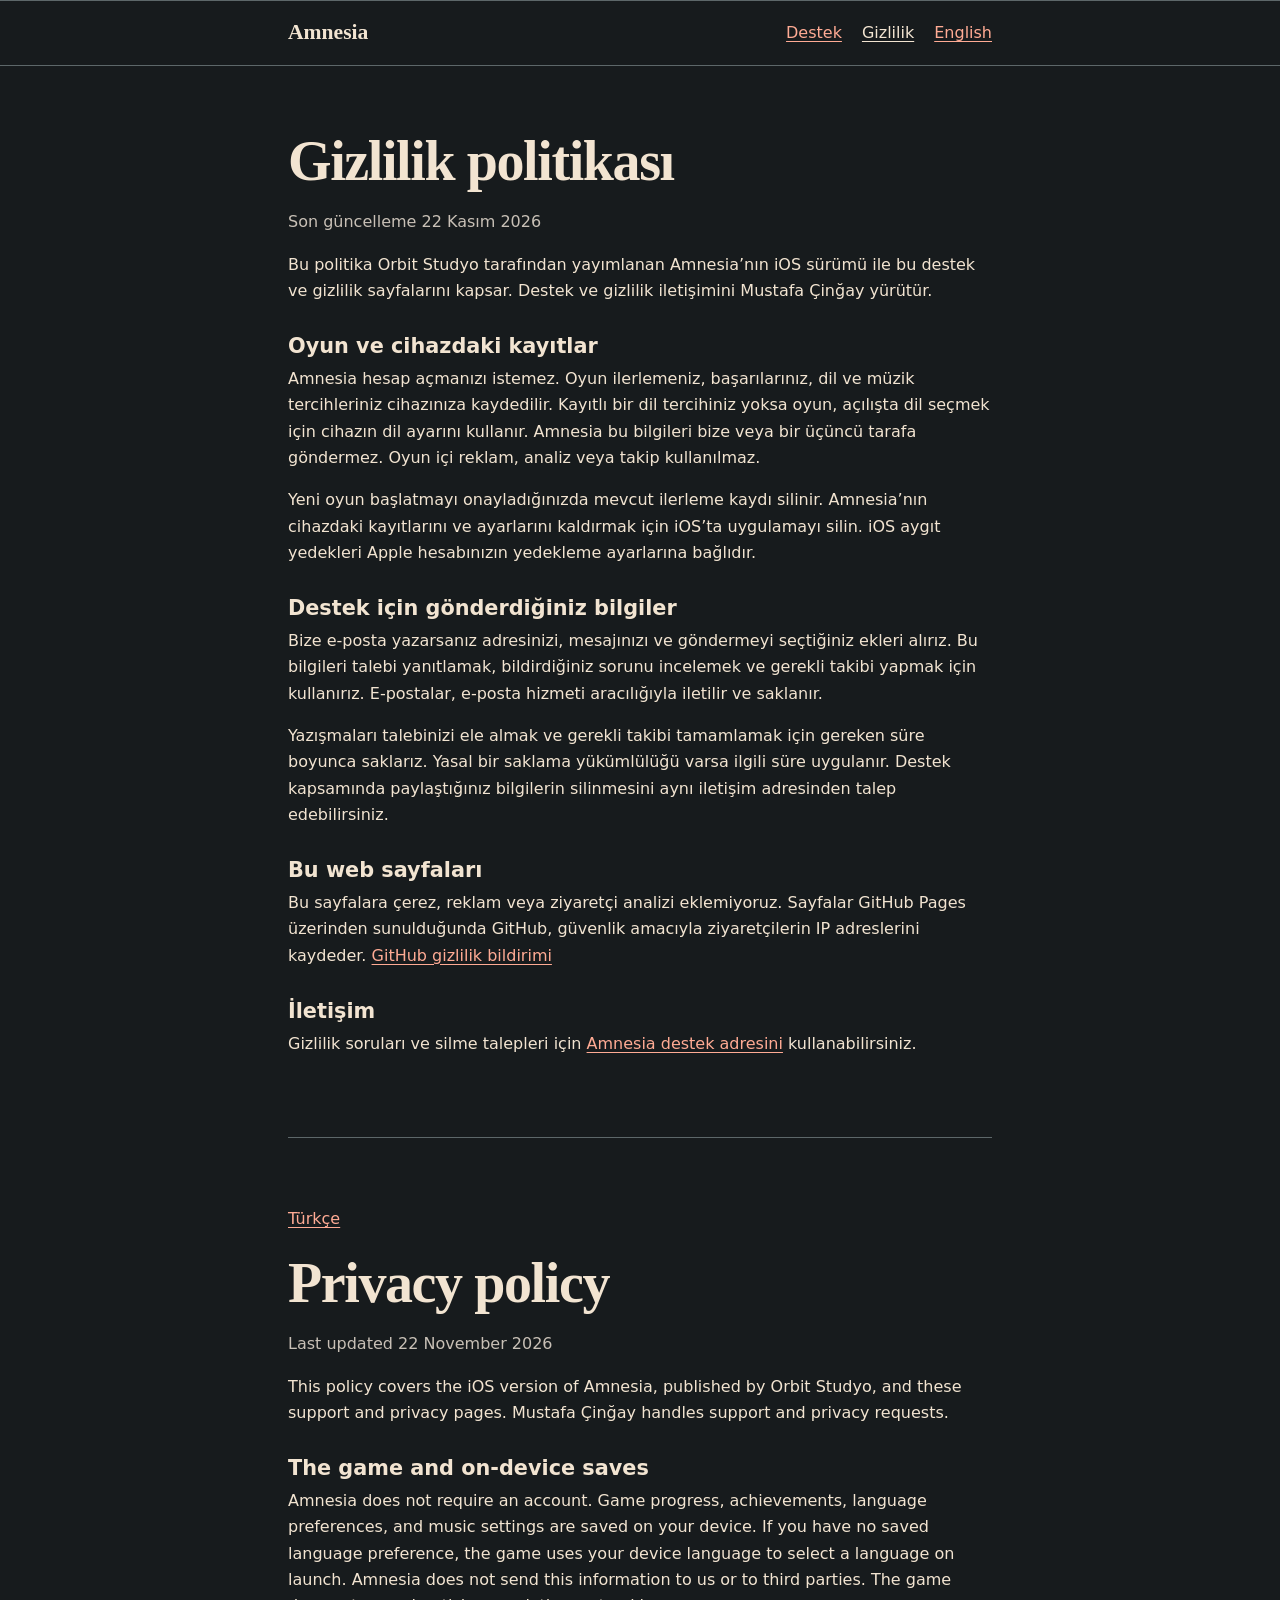
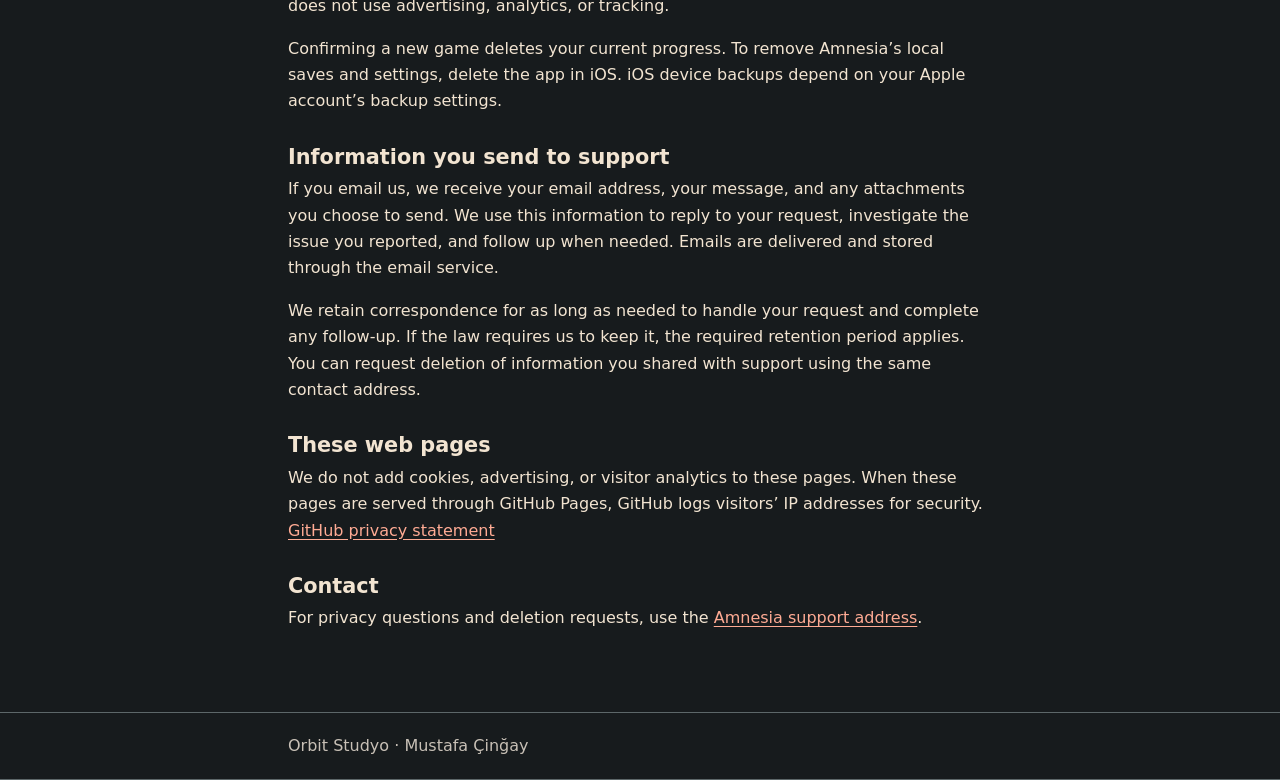
==== gizlilik.html @ 4817adef "Publish Amnesia support and privacy pages" ====
<!doctype html>
<html lang="tr">
<head>
  <meta charset="utf-8">
  <meta name="viewport" content="width=device-width, initial-scale=1">
  <meta name="description" content="Amnesia’nın iOS sürümü için gizlilik politikası.">
  <title>Amnesia Gizlilik Politikası | Orbit Studyo</title>
  <link rel="stylesheet" href="stil.css">
</head>
<body>
  <header class="site-header">
    <div class="wrapper header-content">
      <span class="wordmark">Amnesia</span>
      <nav aria-label="Sayfalar / Pages">
        <a href="index.html">Destek</a>
        <a href="gizlilik.html" aria-current="page">Gizlilik</a>
        <a href="#en" lang="en">English</a>
      </nav>
    </div>
  </header>
  <main class="wrapper">
    <article id="tr" aria-labelledby="gizlilik-baslik">
      <h1 id="gizlilik-baslik">Gizlilik politikası</h1>
      <p class="updated">Son güncelleme <time datetime="2026-11-22">22 Kasım 2026</time></p>
      <p>Bu politika Orbit Studyo tarafından yayımlanan Amnesia’nın iOS sürümü ile bu destek ve gizlilik sayfalarını kapsar. Destek ve gizlilik iletişimini Mustafa Çinğay yürütür.</p>

      <h2>Oyun ve cihazdaki kayıtlar</h2>
      <p>Amnesia hesap açmanızı istemez. Oyun ilerlemeniz, başarılarınız, dil ve müzik tercihleriniz cihazınıza kaydedilir. Kayıtlı bir dil tercihiniz yoksa oyun, açılışta dil seçmek için cihazın dil ayarını kullanır. Amnesia bu bilgileri bize veya bir üçüncü tarafa göndermez. Oyun içi reklam, analiz veya takip kullanılmaz.</p>
      <p>Yeni oyun başlatmayı onayladığınızda mevcut ilerleme kaydı silinir. Amnesia’nın cihazdaki kayıtlarını ve ayarlarını kaldırmak için iOS’ta uygulamayı silin. iOS aygıt yedekleri Apple hesabınızın yedekleme ayarlarına bağlıdır.</p>

      <h2>Destek için gönderdiğiniz bilgiler</h2>
      <p>Bize e-posta yazarsanız adresinizi, mesajınızı ve göndermeyi seçtiğiniz ekleri alırız. Bu bilgileri talebi yanıtlamak, bildirdiğiniz sorunu incelemek ve gerekli takibi yapmak için kullanırız. E-postalar, e-posta hizmeti aracılığıyla iletilir ve saklanır.</p>
      <p>Yazışmaları talebinizi ele almak ve gerekli takibi tamamlamak için gereken süre boyunca saklarız. Yasal bir saklama yükümlülüğü varsa ilgili süre uygulanır. Destek kapsamında paylaştığınız bilgilerin silinmesini aynı iletişim adresinden talep edebilirsiniz.</p>

      <h2>Bu web sayfaları</h2>
      <p>Bu sayfalara çerez, reklam veya ziyaretçi analizi eklemiyoruz. Sayfalar GitHub Pages üzerinden sunulduğunda GitHub, güvenlik amacıyla ziyaretçilerin IP adreslerini kaydeder. <a href="https://docs.github.com/en/site-policy/privacy-policies/github-general-privacy-statement">GitHub gizlilik bildirimi</a></p>

      <h2>İletişim</h2>
      <p>Gizlilik soruları ve silme talepleri için <a href="index.html#iletisim">Amnesia destek adresini</a> kullanabilirsiniz.</p>
    </article>

    <article id="en" lang="en" aria-labelledby="privacy-heading">
      <div class="language-bar"><p lang="tr"><a href="#tr">Türkçe</a></p></div>
      <h2 class="page-title" id="privacy-heading">Privacy policy</h2>
      <p class="updated">Last updated <time datetime="2026-11-22">22 November 2026</time></p>
      <p>This policy covers the iOS version of Amnesia, published by Orbit Studyo, and these support and privacy pages. Mustafa Çinğay handles support and privacy requests.</p>

      <h3>The game and on-device saves</h3>
      <p>Amnesia does not require an account. Game progress, achievements, language preferences, and music settings are saved on your device. If you have no saved language preference, the game uses your device language to select a language on launch. Amnesia does not send this information to us or to third parties. The game does not use advertising, analytics, or tracking.</p>
      <p>Confirming a new game deletes your current progress. To remove Amnesia’s local saves and settings, delete the app in iOS. iOS device backups depend on your Apple account’s backup settings.</p>

      <h3>Information you send to support</h3>
      <p>If you email us, we receive your email address, your message, and any attachments you choose to send. We use this information to reply to your request, investigate the issue you reported, and follow up when needed. Emails are delivered and stored through the email service.</p>
      <p>We retain correspondence for as long as needed to handle your request and complete any follow-up. If the law requires us to keep it, the required retention period applies. You can request deletion of information you shared with support using the same contact address.</p>

      <h3>These web pages</h3>
      <p>We do not add cookies, advertising, or visitor analytics to these pages. When these pages are served through GitHub Pages, GitHub logs visitors’ IP addresses for security. <a href="https://docs.github.com/en/site-policy/privacy-policies/github-general-privacy-statement">GitHub privacy statement</a></p>

      <h3>Contact</h3>
      <p>For privacy questions and deletion requests, use the <a href="index.html#contact">Amnesia support address</a>.</p>
    </article>
  </main>
  <footer class="site-footer">
    <div class="wrapper">
      <p>Orbit Studyo · Mustafa Çinğay</p>
    </div>
  </footer>
</body>
</html>
---- stil.css ----
:root {
  color-scheme: dark;
  --background: #171b1d;
  --surface: #22292b;
  --text: #f2e4d1;
  --muted: #c8c0b6;
  --accent: #ffab94;
  --line: #5d6769;
  font-family: system-ui, sans-serif;
  line-height: 1.65;
}

body {
  margin: 0;
  background: var(--background);
  color: var(--text);
}

.wrapper {
  box-sizing: border-box;
  width: min(100%, 48rem);
  margin: 0 auto;
  padding-inline: clamp(1rem, 4vw, 2rem);
}

.site-header,
.site-footer {
  border-block: 1px solid var(--line);
}

.header-content,
.site-header nav,
.language-bar {
  display: flex;
  flex-wrap: wrap;
  align-items: center;
  gap: 0.5rem 1.25rem;
}

.header-content {
  justify-content: space-between;
  padding-block: 0.9rem;
}

.wordmark {
  font-family: Georgia, serif;
  font-size: 1.35rem;
  font-weight: 700;
}

.site-header a,
.language-bar a {
  display: inline-block;
  padding-block: 0.25rem;
}

.site-header a[aria-current] {
  color: var(--text);
}

article {
  padding-block: clamp(2rem, 7vw, 4rem);
}

article + article {
  border-top: 1px solid var(--line);
}

h1,
.page-title {
  margin: 0 0 1rem;
  font-family: Georgia, serif;
  font-size: clamp(2.2rem, 7vw, 3.5rem);
  line-height: 1.12;
  letter-spacing: -0.025em;
}

h2,
h3,
h4 {
  margin: 1.8rem 0 0.35rem;
  line-height: 1.3;
}

h2,
article[lang="en"] > h3,
.contact h3 {
  font-size: 1.3rem;
}

h3,
h4 {
  font-size: 1.05rem;
}

p {
  margin: 0 0 1rem;
}

a {
  color: var(--accent);
  text-underline-offset: 0.2em;
}

a:focus-visible {
  outline: 2px solid var(--accent);
  outline-offset: 4px;
}

.contact {
  padding: clamp(1rem, 4vw, 1.5rem);
  background: var(--surface);
  border: 1px solid var(--line);
  border-radius: 0.5rem;
}

.contact h2,
.contact h3 {
  margin-top: 0;
}

.email {
  font-weight: 700;
  overflow-wrap: anywhere;
}

.updated,
.site-footer {
  color: var(--muted);
}

.site-footer p {
  margin: 0;
  padding-block: 1.25rem;
}
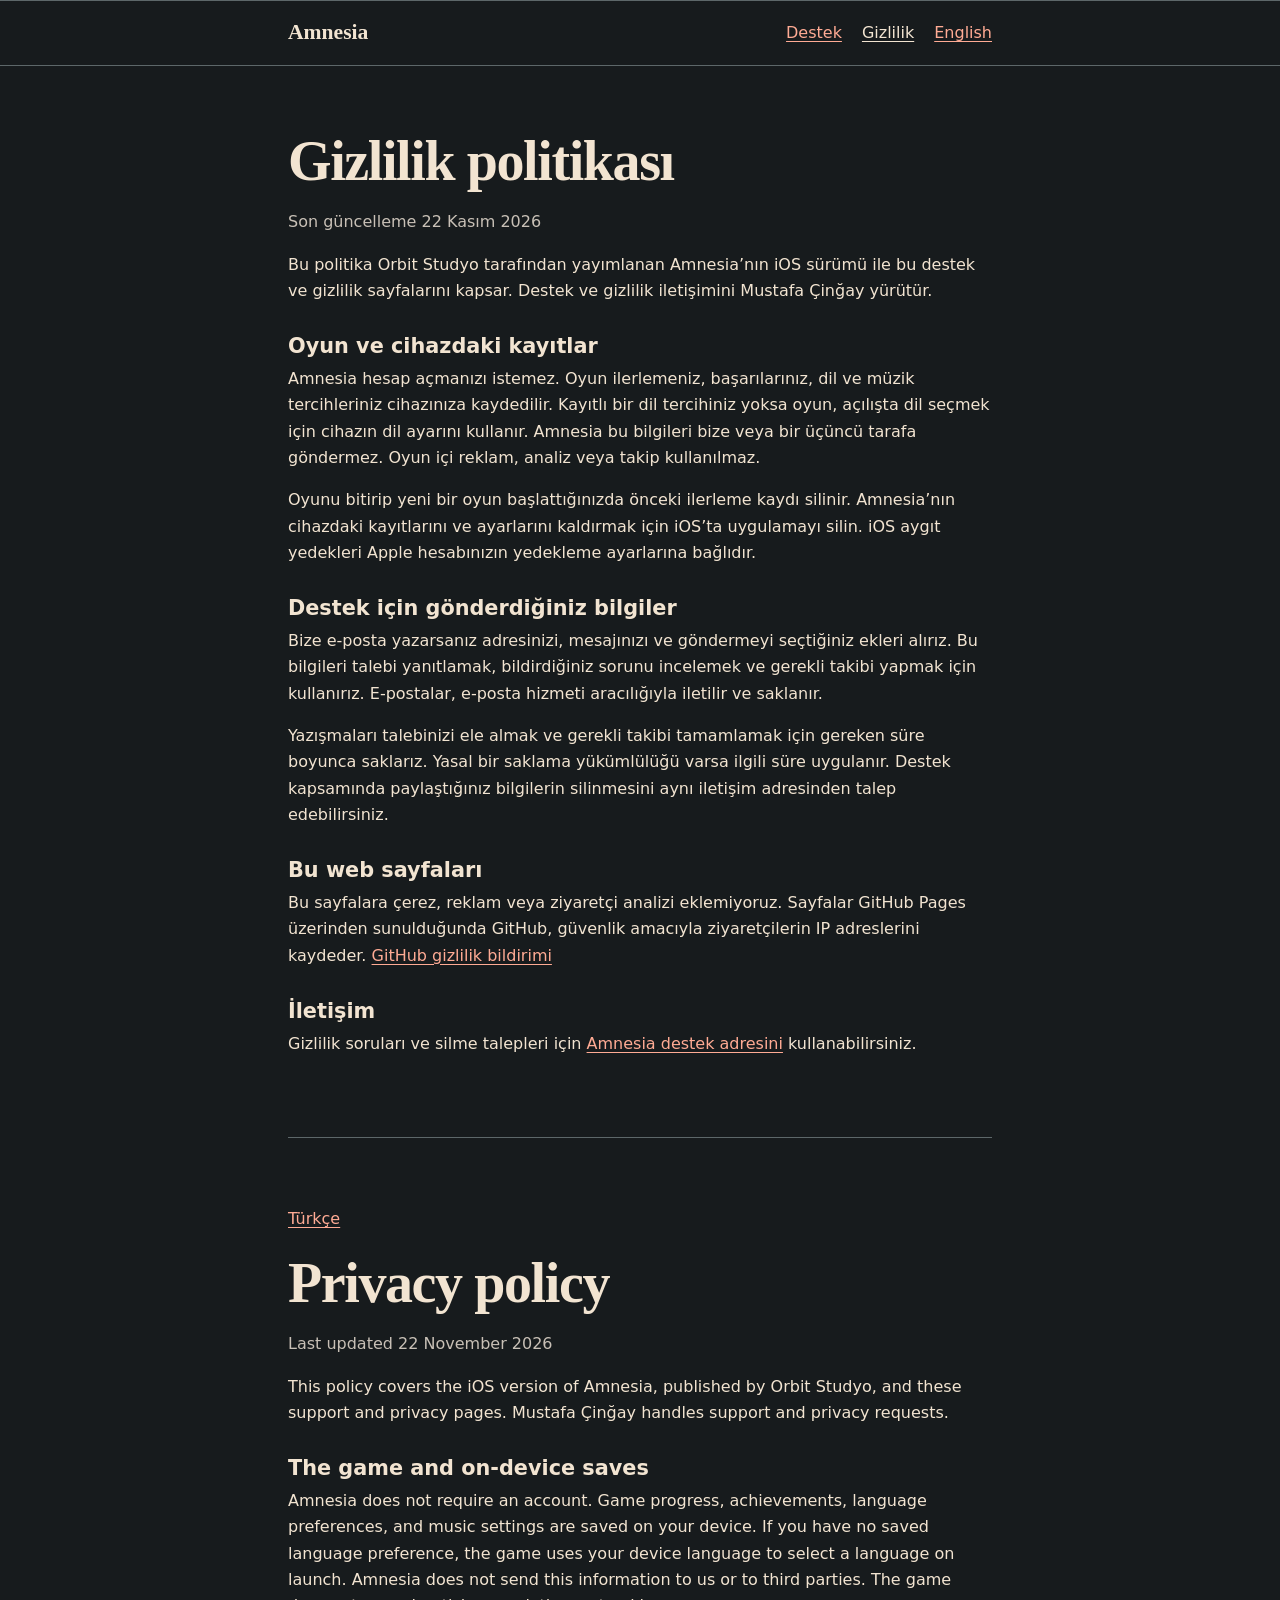
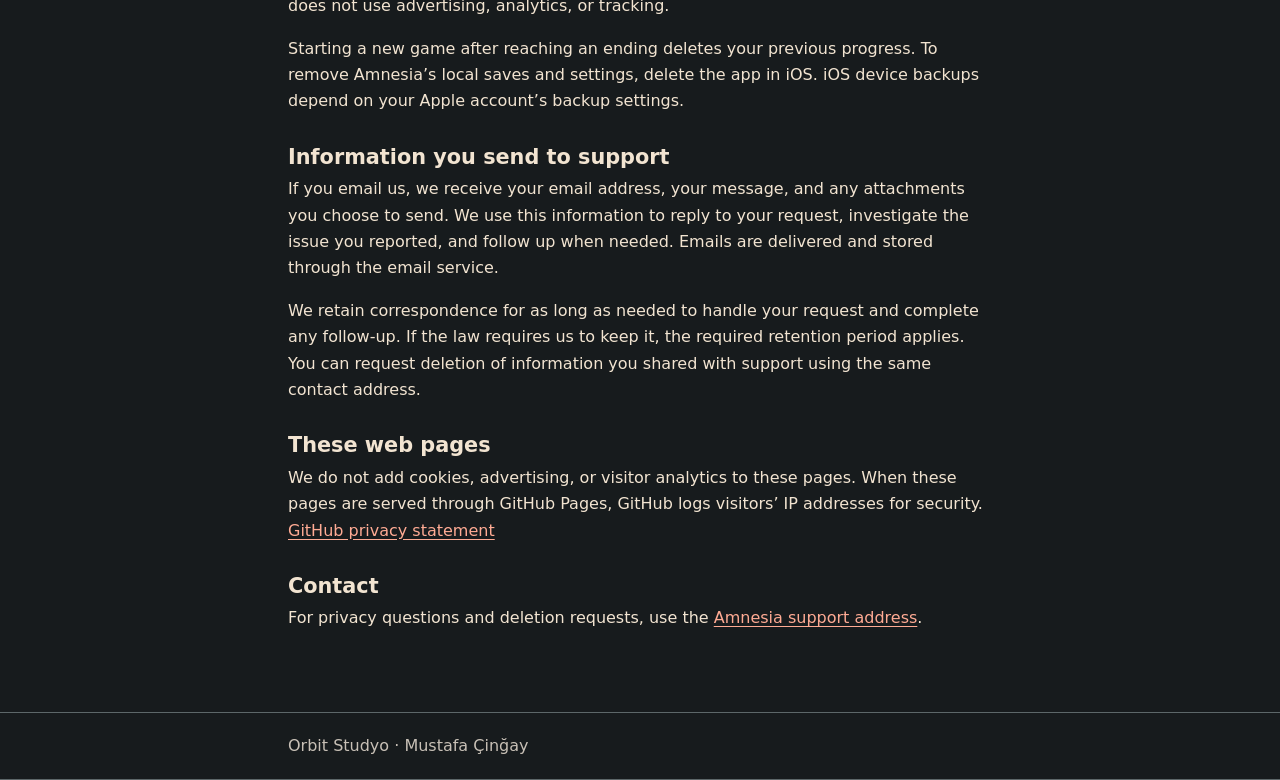
==== commit 99523e57: "Gizlilik ve destek sayfaları: yeni oyun cümleleri oyunun gerçeğine göre güncellendi" ====
--- a/gizlilik.html
+++ b/gizlilik.html
@@ -26,7 +26,7 @@
 
       <h2>Oyun ve cihazdaki kayıtlar</h2>
       <p>Amnesia hesap açmanızı istemez. Oyun ilerlemeniz, başarılarınız, dil ve müzik tercihleriniz cihazınıza kaydedilir. Kayıtlı bir dil tercihiniz yoksa oyun, açılışta dil seçmek için cihazın dil ayarını kullanır. Amnesia bu bilgileri bize veya bir üçüncü tarafa göndermez. Oyun içi reklam, analiz veya takip kullanılmaz.</p>
-      <p>Yeni oyun başlatmayı onayladığınızda mevcut ilerleme kaydı silinir. Amnesia’nın cihazdaki kayıtlarını ve ayarlarını kaldırmak için iOS’ta uygulamayı silin. iOS aygıt yedekleri Apple hesabınızın yedekleme ayarlarına bağlıdır.</p>
+      <p>Oyunu bitirip yeni bir oyun başlattığınızda önceki ilerleme kaydı silinir. Amnesia’nın cihazdaki kayıtlarını ve ayarlarını kaldırmak için iOS’ta uygulamayı silin. iOS aygıt yedekleri Apple hesabınızın yedekleme ayarlarına bağlıdır.</p>
 
       <h2>Destek için gönderdiğiniz bilgiler</h2>
       <p>Bize e-posta yazarsanız adresinizi, mesajınızı ve göndermeyi seçtiğiniz ekleri alırız. Bu bilgileri talebi yanıtlamak, bildirdiğiniz sorunu incelemek ve gerekli takibi yapmak için kullanırız. E-postalar, e-posta hizmeti aracılığıyla iletilir ve saklanır.</p>
@@ -47,7 +47,7 @@
 
       <h3>The game and on-device saves</h3>
       <p>Amnesia does not require an account. Game progress, achievements, language preferences, and music settings are saved on your device. If you have no saved language preference, the game uses your device language to select a language on launch. Amnesia does not send this information to us or to third parties. The game does not use advertising, analytics, or tracking.</p>
-      <p>Confirming a new game deletes your current progress. To remove Amnesia’s local saves and settings, delete the app in iOS. iOS device backups depend on your Apple account’s backup settings.</p>
+      <p>Starting a new game after reaching an ending deletes your previous progress. To remove Amnesia’s local saves and settings, delete the app in iOS. iOS device backups depend on your Apple account’s backup settings.</p>
 
       <h3>Information you send to support</h3>
       <p>If you email us, we receive your email address, your message, and any attachments you choose to send. We use this information to reply to your request, investigate the issue you reported, and follow up when needed. Emails are delivered and stored through the email service.</p>
